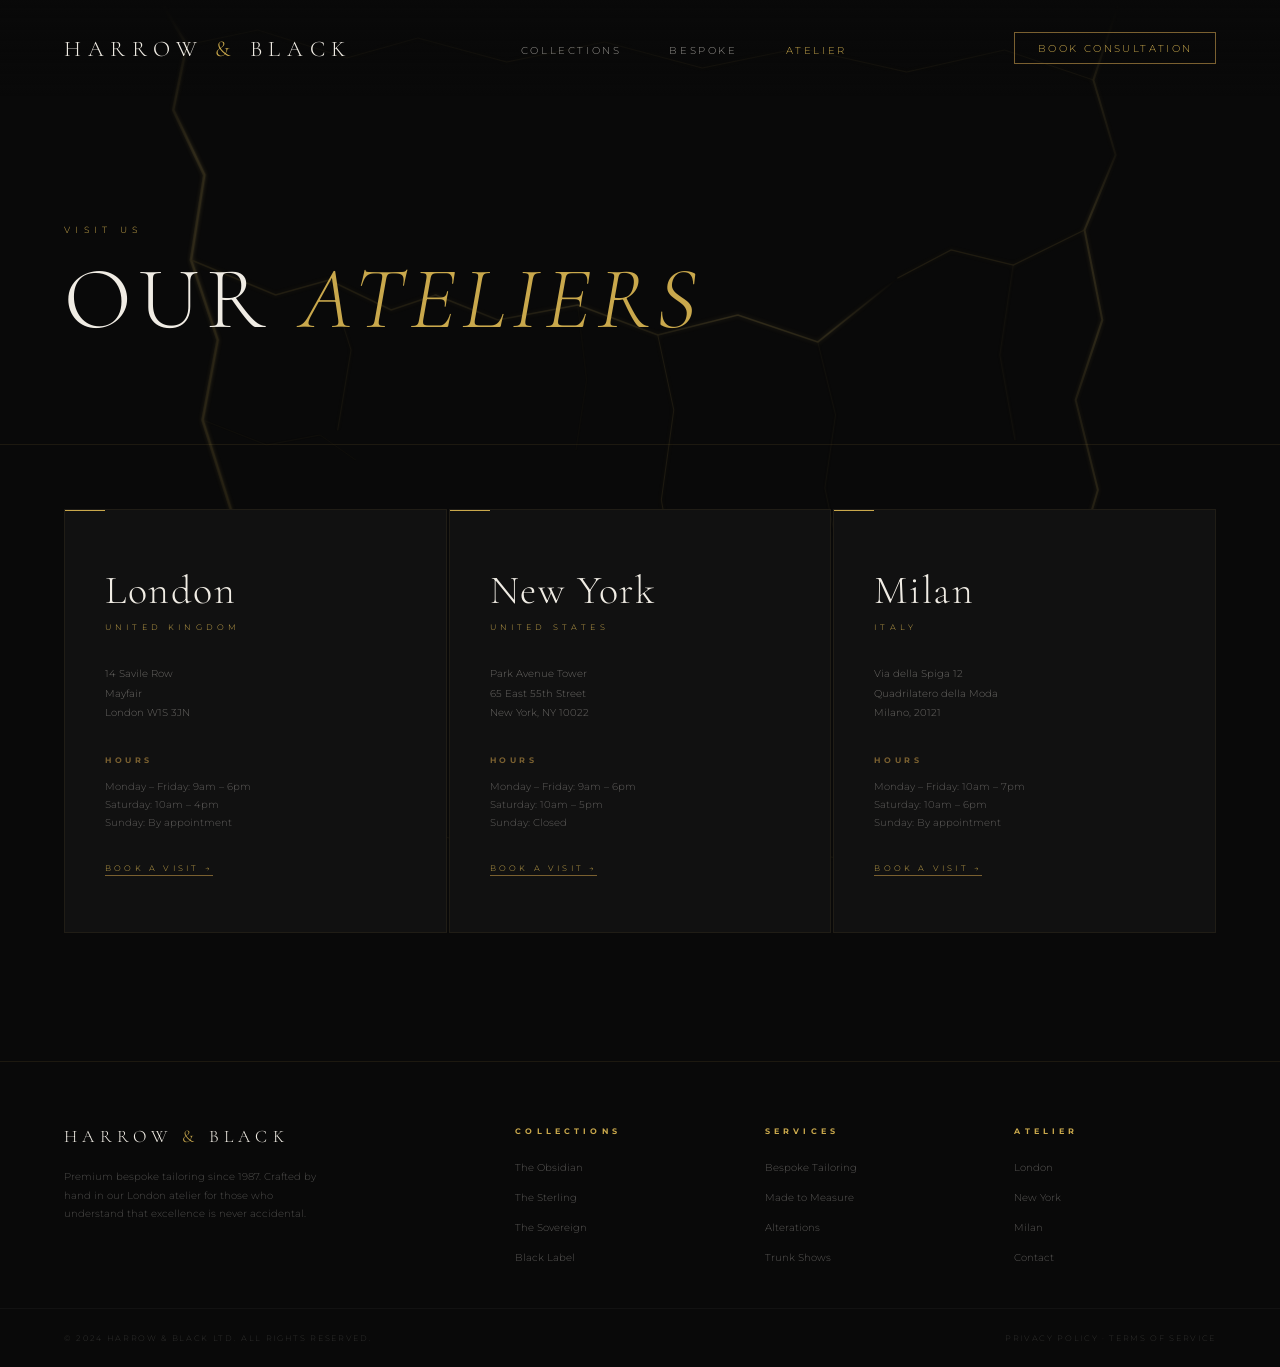
==== atelier.html @ d31423d7 "Add files via upload" ====
<!DOCTYPE html>
<html lang="en">
<head>
  <meta charset="UTF-8"/>
  <meta name="viewport" content="width=device-width, initial-scale=1.0"/>
  <title>Atelier — Harrow & Black</title>
  <link rel="stylesheet" href="style.css"/>
  <style>
    .locations {
      padding: 4rem 5% 8rem;
      display: grid;
      grid-template-columns: repeat(3, 1fr);
      gap: 2px;
      position: relative;
      z-index: 1;
    }
    .location-card {
      padding: 3.5rem 2.5rem;
      border: 1px solid rgba(201,168,76,0.08);
      background: var(--dark);
      transition: border-color 0.4s, background 0.4s;
      position: relative;
      overflow: hidden;
    }
    .location-card::before {
      content: '';
      position: absolute;
      top: 0; left: 0;
      width: 40px; height: 1px;
      background: var(--gold);
      transition: width 0.5s;
    }
    .location-card:hover::before { width: 100%; }
    .location-card:hover { border-color: rgba(201,168,76,0.2); background: rgba(201,168,76,0.03); }

    .location-city {
      font-family: 'Cormorant Garamond', serif;
      font-size: 2.5rem;
      font-weight: 300;
      margin-bottom: 0.5rem;
      letter-spacing: 0.04em;
    }
    .location-country {
      font-size: 0.52rem;
      letter-spacing: 0.5em;
      text-transform: uppercase;
      color: var(--gold);
      margin-bottom: 2rem;
    }
    .location-address {
      font-size: 0.65rem;
      line-height: 1.9;
      color: rgba(240,236,228,0.4);
      margin-bottom: 2rem;
    }
    .location-hours h4 {
      font-size: 0.5rem;
      letter-spacing: 0.45em;
      text-transform: uppercase;
      color: var(--gold-dim);
      margin-bottom: 0.8rem;
    }
    .location-hours p {
      font-size: 0.62rem;
      line-height: 1.8;
      color: rgba(240,236,228,0.35);
    }
    .location-link {
      display: inline-block;
      margin-top: 2rem;
      font-size: 0.5rem;
      letter-spacing: 0.4em;
      text-transform: uppercase;
      color: var(--gold);
      text-decoration: none;
      border-bottom: 1px solid var(--gold-dim);
      padding-bottom: 2px;
      transition: color 0.3s;
    }
  </style>
</head>
<body>
  <div class="gold-lines-bg"></div>

  <div class="page-header">
    <p class="section-label">Visit Us</p>
    <h1 class="section-title">Our <em>Ateliers</em></h1>
  </div>

  <section class="locations">
    <div class="location-card reveal">
      <h2 class="location-city">London</h2>
      <p class="location-country">United Kingdom</p>
      <p class="location-address">14 Savile Row<br>Mayfair<br>London W1S 3JN</p>
      <div class="location-hours">
        <h4>Hours</h4>
        <p>Monday – Friday: 9am – 6pm<br>Saturday: 10am – 4pm<br>Sunday: By appointment</p>
      </div>
      <a href="contact.html" class="location-link">Book a Visit →</a>
    </div>
    <div class="location-card reveal">
      <h2 class="location-city">New York</h2>
      <p class="location-country">United States</p>
      <p class="location-address">Park Avenue Tower<br>65 East 55th Street<br>New York, NY 10022</p>
      <div class="location-hours">
        <h4>Hours</h4>
        <p>Monday – Friday: 9am – 6pm<br>Saturday: 10am – 5pm<br>Sunday: Closed</p>
      </div>
      <a href="contact.html" class="location-link">Book a Visit →</a>
    </div>
    <div class="location-card reveal">
      <h2 class="location-city">Milan</h2>
      <p class="location-country">Italy</p>
      <p class="location-address">Via della Spiga 12<br>Quadrilatero della Moda<br>Milano, 20121</p>
      <div class="location-hours">
        <h4>Hours</h4>
        <p>Monday – Friday: 10am – 7pm<br>Saturday: 10am – 6pm<br>Sunday: By appointment</p>
      </div>
      <a href="contact.html" class="location-link">Book a Visit →</a>
    </div>
  </section>

  <script src="shared.js"></script>
</body>
</html>
---- style.css ----
@import url('https://fonts.googleapis.com/css2?family=Cormorant+Garamond:ital,wght@0,300;0,400;0,600;1,300;1,400&family=Montserrat:wght@200;300;400;500&display=swap');

*, *::before, *::after { margin: 0; padding: 0; box-sizing: border-box; }

:root {
  --black: #090909;
  --dark: #111111;
  --dark2: #181818;
  --gold: #c9a84c;
  --gold-light: #e8c96b;
  --gold-dim: #7a6030;
  --white: #f0ece4;
  --grey: #5a5a5a;
}

html { scroll-behavior: smooth; }

body {
  background-color: var(--black);
  color: var(--white);
  font-family: 'Montserrat', sans-serif;
  font-weight: 300;
  overflow-x: hidden;
}

/* ---- KINTSUGI BACKGROUND VEINS ---- */
.gold-lines-bg {
  position: fixed;
  inset: 0;
  pointer-events: none;
  z-index: 0;
  overflow: hidden;
}

/* ---- NAV ---- */
nav {
  position: fixed;
  top: 0; left: 0; right: 0;
  z-index: 100;
  display: flex;
  align-items: center;
  justify-content: space-between;
  padding: 2rem 5%;
  background: linear-gradient(to bottom, rgba(9,9,9,0.97), transparent);
  transition: background 0.3s;
}
.nav-logo {
  font-family: 'Cormorant Garamond', serif;
  font-weight: 300;
  font-size: 1.4rem;
  letter-spacing: 0.3em;
  text-transform: uppercase;
  color: var(--white);
  text-decoration: none;
}
.nav-logo span { color: var(--gold); }
.nav-links {
  display: flex;
  gap: 3rem;
  list-style: none;
}
.nav-links a {
  color: var(--white);
  text-decoration: none;
  font-size: 0.65rem;
  letter-spacing: 0.25em;
  text-transform: uppercase;
  opacity: 0.6;
  transition: opacity 0.3s, color 0.3s;
}
.nav-links a:hover,
.nav-links a.active { opacity: 1; color: var(--gold); }
.nav-cta {
  font-size: 0.6rem;
  letter-spacing: 0.25em;
  text-transform: uppercase;
  border: 1px solid var(--gold-dim);
  color: var(--gold);
  padding: 0.6rem 1.4rem;
  text-decoration: none;
  transition: background 0.3s, color 0.3s;
}
.nav-cta:hover { background: var(--gold); color: var(--black); }

/* ---- BUTTONS ---- */
.btn-primary {
  display: inline-block;
  background: linear-gradient(135deg, var(--gold-dim), var(--gold));
  color: var(--black);
  padding: 1rem 2.8rem;
  font-size: 0.6rem;
  letter-spacing: 0.3em;
  text-transform: uppercase;
  text-decoration: none;
  font-weight: 500;
  transition: opacity 0.3s, transform 0.3s;
}
.btn-primary:hover { opacity: 0.85; transform: translateY(-1px); }
.btn-ghost {
  display: inline-block;
  color: var(--white);
  padding: 1rem 2.8rem;
  font-size: 0.6rem;
  letter-spacing: 0.3em;
  text-transform: uppercase;
  text-decoration: none;
  border: 1px solid rgba(240,236,228,0.2);
  transition: border-color 0.3s, color 0.3s;
}
.btn-ghost:hover { border-color: var(--gold); color: var(--gold); }

/* ---- SECTION SHARED ---- */
section { position: relative; z-index: 1; }
.section-label {
  font-size: 0.55rem;
  letter-spacing: 0.6em;
  text-transform: uppercase;
  color: var(--gold);
  margin-bottom: 1.2rem;
}
.section-title {
  font-family: 'Cormorant Garamond', serif;
  font-weight: 300;
  font-size: clamp(2rem, 5vw, 3.5rem);
  line-height: 1.1;
  text-transform: uppercase;
  letter-spacing: 0.08em;
}
.section-title em { font-style: italic; color: var(--gold); }
.gold-rule {
  width: 50px;
  height: 1px;
  background: linear-gradient(to right, var(--gold), transparent);
  margin: 1.8rem 0;
}

/* ---- PAGE HEADER (inner pages) ---- */
.page-header {
  position: relative;
  z-index: 1;
  padding: 14rem 5% 6rem;
  border-bottom: 1px solid rgba(201,168,76,0.1);
}
.page-header .section-label { margin-bottom: 1rem; }
.page-header .section-title { font-size: clamp(3rem, 7vw, 5.5rem); }



/* ---- STATS BAR ---- */
.stats {
  padding: 4rem 5%;
  display: grid;
  grid-template-columns: repeat(4, 1fr);
  border-top: 1px solid rgba(201,168,76,0.1);
  border-bottom: 1px solid rgba(201,168,76,0.1);
  background: var(--dark);
  position: relative;
  z-index: 1;
}
.stat-item {
  padding: 2rem 1.5rem;
  text-align: center;
  border-right: 1px solid rgba(201,168,76,0.08);
}
.stat-item:last-child { border-right: none; }
.stat-number {
  font-family: 'Cormorant Garamond', serif;
  font-size: 3rem;
  font-weight: 300;
  color: var(--gold);
  line-height: 1;
}
.stat-label {
  font-size: 0.5rem;
  letter-spacing: 0.4em;
  text-transform: uppercase;
  color: rgba(240,236,228,0.35);
  margin-top: 0.7rem;
}

/* ---- FOOTER ---- */
footer {
  position: relative;
  z-index: 1;
  padding: 4rem 5% 2rem;
  border-top: 1px solid rgba(201,168,76,0.1);
  display: grid;
  grid-template-columns: 2fr 1fr 1fr 1fr;
  gap: 3rem;
}
.footer-brand .nav-logo {
  font-size: 1.1rem;
  display: block;
  margin-bottom: 1.2rem;
}
.footer-brand p {
  font-size: 0.62rem;
  line-height: 1.9;
  color: rgba(240,236,228,0.3);
  max-width: 260px;
}
.footer-col h4 {
  font-size: 0.52rem;
  letter-spacing: 0.5em;
  text-transform: uppercase;
  color: var(--gold);
  margin-bottom: 1.2rem;
}
.footer-col ul { list-style: none; }
.footer-col li { margin-bottom: 0.7rem; }
.footer-col a {
  font-size: 0.62rem;
  color: rgba(240,236,228,0.35);
  text-decoration: none;
  transition: color 0.3s;
}
.footer-col a:hover { color: var(--gold); }
.footer-bottom {
  position: relative;
  z-index: 1;
  padding: 1.5rem 5%;
  display: flex;
  justify-content: space-between;
  align-items: center;
  border-top: 1px solid rgba(255,255,255,0.04);
}
.footer-bottom p {
  font-size: 0.52rem;
  letter-spacing: 0.2em;
  color: rgba(240,236,228,0.18);
  text-transform: uppercase;
}

/* ---- SCROLL REVEAL ---- */
.reveal {
  opacity: 0;
  transform: translateY(28px);
  transition: opacity 0.8s ease, transform 0.8s ease;
}
.reveal.visible { opacity: 1; transform: translateY(0); }
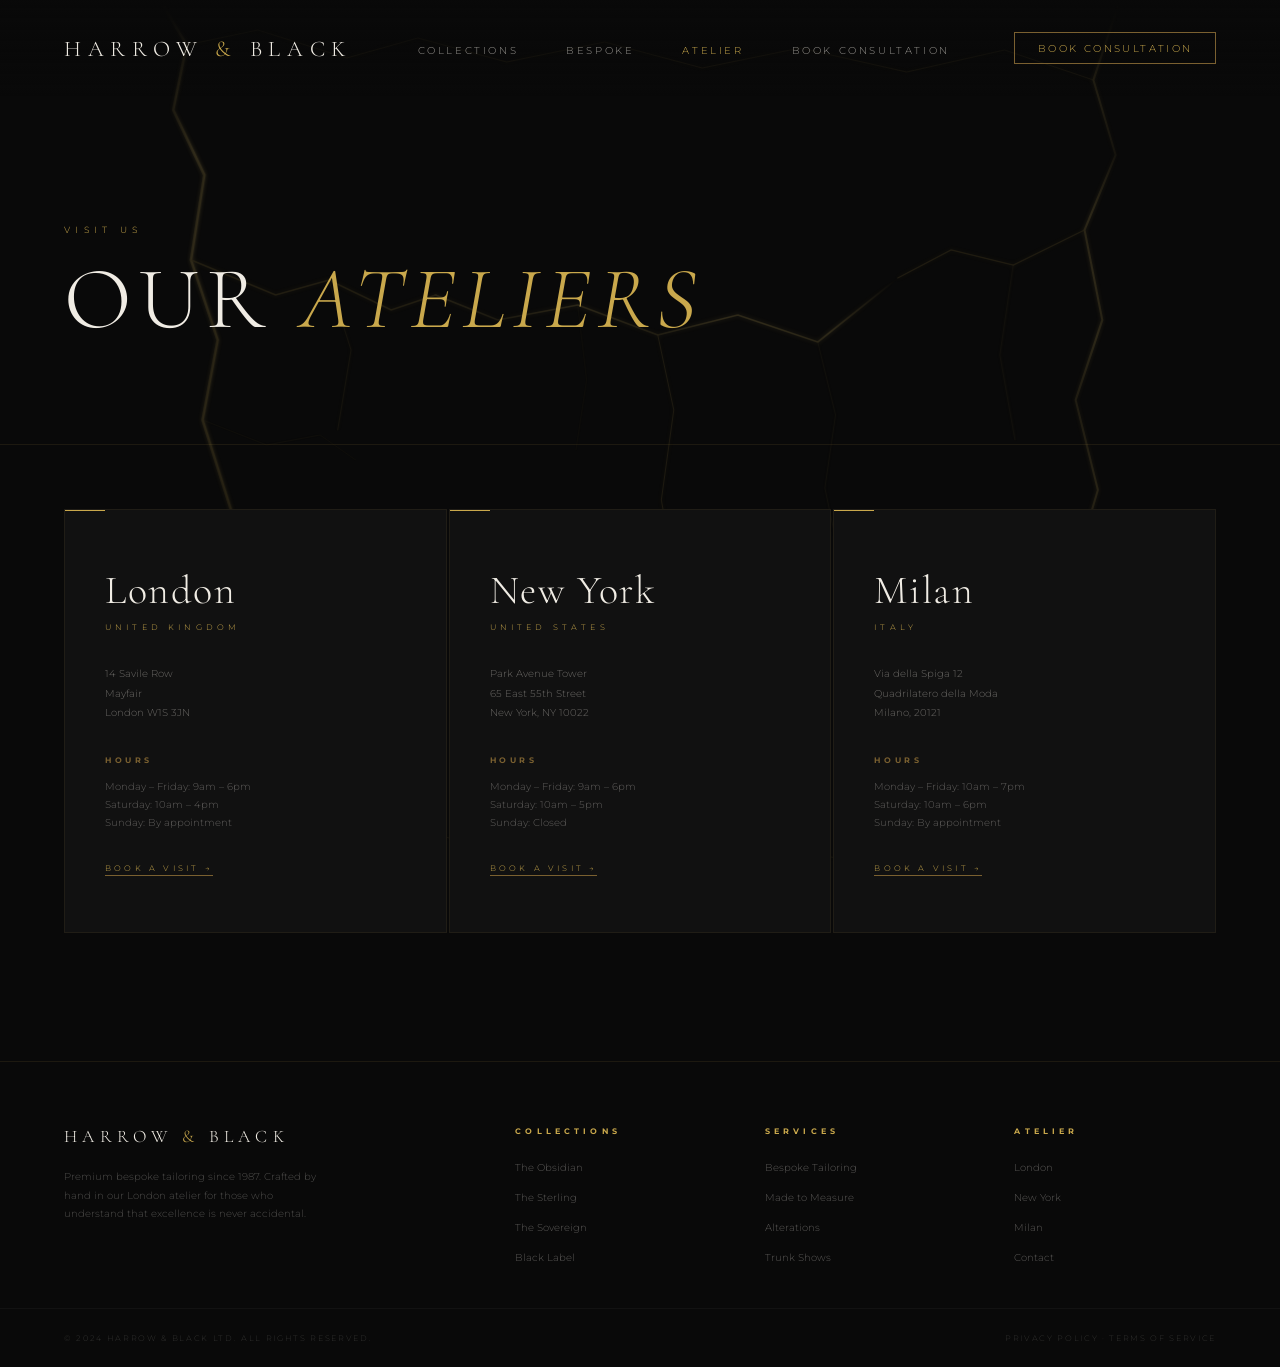
==== commit a618c183: "Update atelier.html" ====
--- a/atelier.html
+++ b/atelier.html
@@ -77,6 +77,18 @@
       padding-bottom: 2px;
       transition: color 0.3s;
     }
+
+    /* ---- MOBILE OVERRIDES ---- */
+    @media (max-width: 768px) {
+      .locations {
+        grid-template-columns: 1fr !important;
+        padding: 2rem 5% 5rem !important;
+        gap: 1px !important;
+      }
+      .location-card {
+        padding: 2.5rem 1.8rem !important;
+      }
+    }
   </style>
 </head>
 <body>
--- a/style.css
+++ b/style.css
@@ -238,3 +238,174 @@
   transition: opacity 0.8s ease, transform 0.8s ease;
 }
 .reveal.visible { opacity: 1; transform: translateY(0); }
+
+/* ==============================
+   MOBILE RESPONSIVE
+   ============================== */
+
+/* Hamburger button — hidden on desktop */
+.nav-hamburger {
+  display: none;
+  flex-direction: column;
+  gap: 5px;
+  cursor: pointer;
+  padding: 4px;
+  z-index: 200;
+}
+.nav-hamburger span {
+  display: block;
+  width: 24px;
+  height: 1px;
+  background: var(--gold);
+  transition: all 0.3s;
+}
+.nav-hamburger.open span:nth-child(1) { transform: translateY(6px) rotate(45deg); }
+.nav-hamburger.open span:nth-child(2) { opacity: 0; }
+.nav-hamburger.open span:nth-child(3) { transform: translateY(-6px) rotate(-45deg); }
+
+@media (max-width: 768px) {
+
+  /* NAV */
+  nav {
+    padding: 1.4rem 5%;
+  }
+  .nav-hamburger {
+    display: flex;
+  }
+  .nav-links {
+    display: none;
+    position: fixed;
+    top: 0; left: 0; right: 0; bottom: 0;
+    background: rgba(9,9,9,0.98);
+    flex-direction: column;
+    align-items: center;
+    justify-content: center;
+    gap: 2.5rem;
+    z-index: 150;
+  }
+  .nav-links.open {
+    display: flex;
+  }
+  .nav-links a {
+    font-size: 0.9rem;
+    letter-spacing: 0.3em;
+  }
+  .nav-cta {
+    display: none;
+  }
+
+  /* HERO */
+  .hero-title {
+    font-size: clamp(3rem, 15vw, 5rem) !important;
+  }
+  .hero-actions {
+    flex-direction: column;
+    gap: 1rem;
+  }
+
+  /* COLLECTIONS GRID */
+  .collections-header {
+    flex-direction: column;
+    align-items: flex-start;
+    gap: 1.5rem;
+  }
+  .collections-grid {
+    grid-template-columns: 1fr;
+    gap: 2px;
+  }
+  .collection-card {
+    aspect-ratio: 4/3;
+  }
+
+  /* STATS */
+  .stats {
+    grid-template-columns: repeat(2, 1fr);
+  }
+  .stat-item {
+    border-right: none;
+    border-bottom: 1px solid rgba(201,168,76,0.08);
+  }
+  .stat-item:nth-child(odd) {
+    border-right: 1px solid rgba(201,168,76,0.08);
+  }
+  .stat-number {
+    font-size: 2.2rem;
+  }
+
+  /* FOOTER */
+  footer {
+    grid-template-columns: 1fr;
+    gap: 2rem;
+  }
+  .footer-bottom {
+    flex-direction: column;
+    gap: 0.8rem;
+    text-align: center;
+  }
+
+  /* PAGE HEADER */
+  .page-header {
+    padding: 10rem 5% 4rem;
+  }
+
+  /* BUTTONS */
+  .btn-primary, .btn-ghost {
+    padding: 0.9rem 2rem;
+    text-align: center;
+    width: 100%;
+  }
+}
+
+/* ==============================
+   MOBILE FIXES — ALL PAGES
+   ============================== */
+@media (max-width: 768px) {
+
+  /* BESPOKE PAGE */
+  .bespoke-intro {
+    grid-template-columns: 1fr !important;
+    gap: 3rem !important;
+    padding: 3rem 5% !important;
+  }
+  .bespoke-visual {
+    aspect-ratio: 4/3 !important;
+  }
+  .options-grid {
+    grid-template-columns: 1fr 1fr !important;
+  }
+  .bespoke-cta-steps {
+    flex-wrap: wrap !important;
+    gap: 1.5rem !important;
+  }
+  .cta-step-line { display: none !important; }
+
+  /* COLLECTIONS PAGE */
+  .filter-wrap {
+    flex-direction: column !important;
+    align-items: flex-start !important;
+    gap: 0.8rem !important;
+  }
+  .compare-hint { display: none !important; }
+  .collections-grid {
+    grid-template-columns: 1fr !important;
+  }
+  .collection-card {
+    aspect-ratio: 3/4 !important;
+  }
+  .qv-panel {
+    grid-template-columns: 1fr !important;
+  }
+  .qv-visual { min-height: 220px !important; }
+  .compare-drawer {
+    flex-direction: column !important;
+    gap: 1rem !important;
+  }
+  .compare-slots { flex-direction: column !important; }
+  .compare-slot { max-width: 100% !important; }
+  .cmp-panel { padding: 2rem 1rem !important; }
+  .cmp-row { grid-template-columns: 1fr 1fr !important; }
+  .cmp-cell.label { display: none !important; }
+
+  /* SECTION LABEL spacing */
+  .section-label { letter-spacing: 0.3em !important; }
+}
